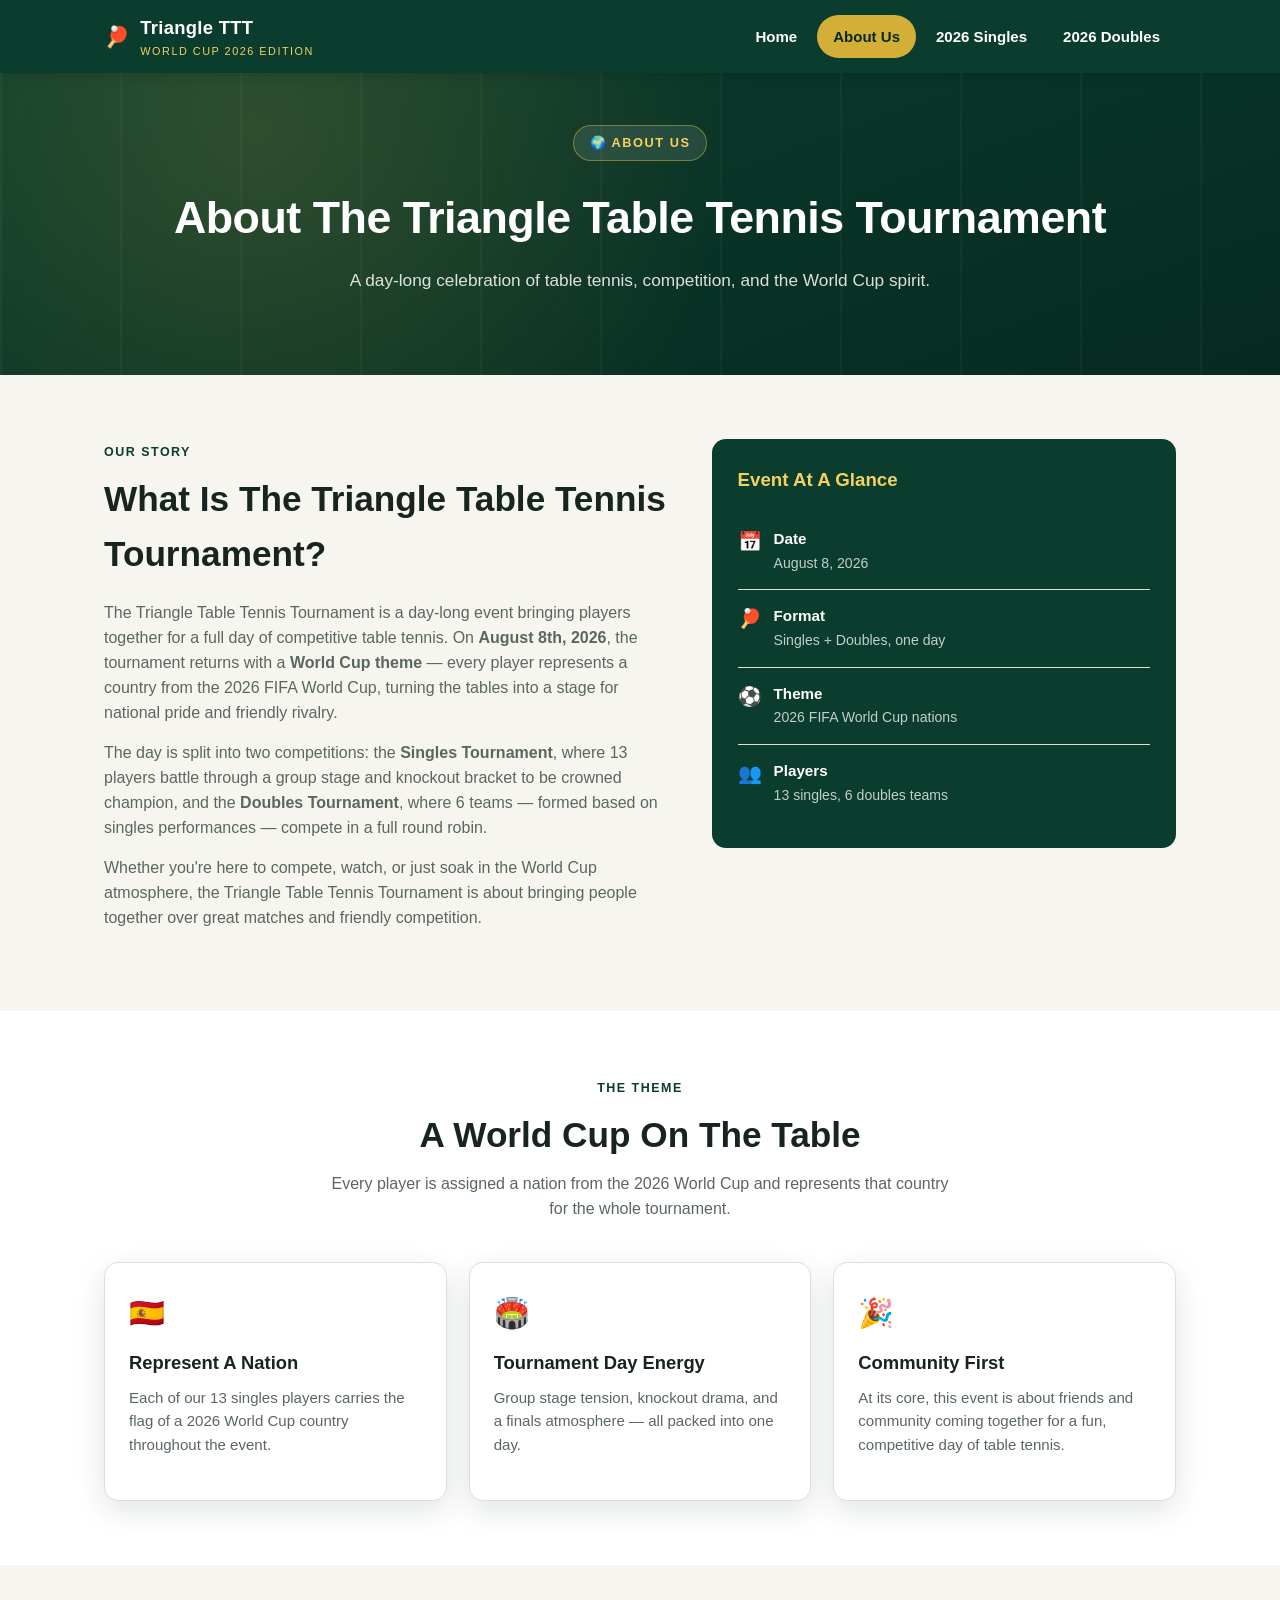
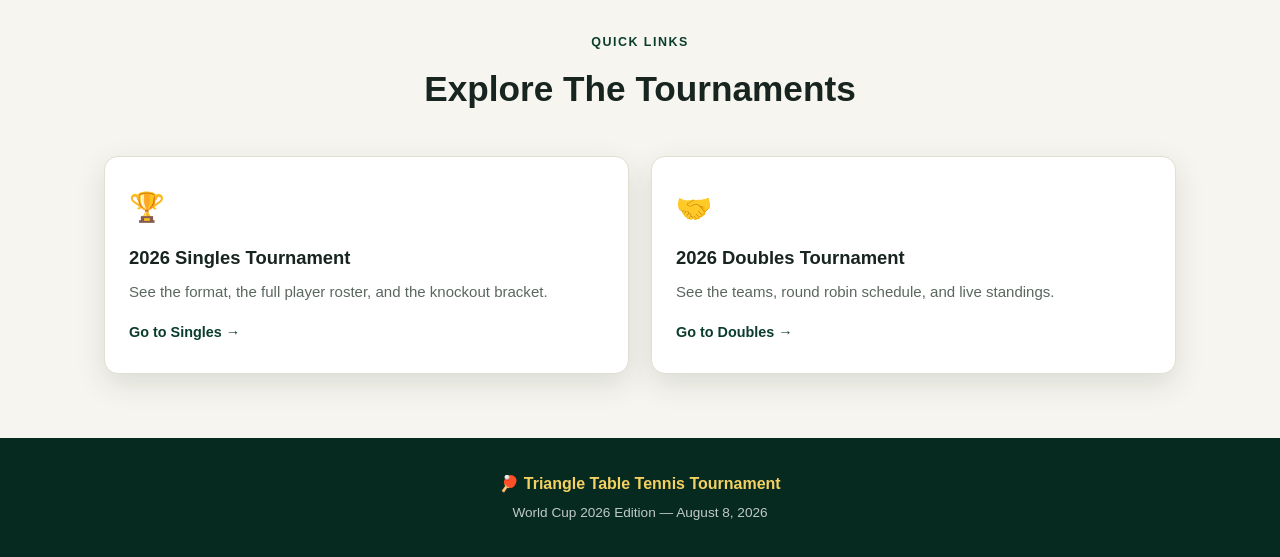
==== about.html @ 84b13c90 "Initial commit: 2026 Triangle Table Tennis Tournament site World Cup themed static site with Home, A" ====
<!DOCTYPE html>
<html lang="en">
<head>
<meta charset="UTF-8" />
<meta name="viewport" content="width=device-width, initial-scale=1.0" />
<title>About Us — Triangle Table Tennis Tournament</title>
<meta name="description" content="About the 2026 Triangle Table Tennis Tournament — a World Cup themed day of singles and doubles table tennis." />
<link rel="stylesheet" href="assets/style.css" />
</head>
<body>

<header class="site-header">
  <div class="nav-wrap">
    <div class="brand">
      <span class="ball">🏓</span>
      <div>
        Triangle TTT
        <small>World Cup 2026 Edition</small>
      </div>
    </div>
    <button class="nav-toggle" aria-label="Toggle navigation">☰</button>
    <nav class="nav-links">
      <a href="index.html">Home</a>
      <a href="about.html" class="active">About Us</a>
      <a href="singles.html">2026 Singles</a>
      <a href="doubles.html">2026 Doubles</a>
    </nav>
  </div>
</header>

<section class="hero" style="padding: 52px 24px;">
  <div class="hero-inner">
    <span class="eyebrow">🌍 About Us</span>
    <h1 style="font-size: clamp(1.8rem, 4vw, 2.8rem);">About The Triangle Table Tennis Tournament</h1>
    <p class="lead">A day-long celebration of table tennis, competition, and the World Cup spirit.</p>
  </div>
</section>

<section class="section">
  <div class="container">
    <div class="about-grid">
      <div>
        <div class="section-head" style="text-align: left; margin: 0 0 20px;">
          <span class="tag">Our Story</span>
          <h2>What Is The Triangle Table Tennis Tournament?</h2>
        </div>
        <p style="color: var(--muted); margin-bottom: 16px;">
          The Triangle Table Tennis Tournament is a day-long event bringing players together for a full
          day of competitive table tennis. On <strong>August 8th, 2026</strong>, the tournament returns with
          a <strong>World Cup theme</strong> — every player represents a country from the 2026 FIFA World Cup,
          turning the tables into a stage for national pride and friendly rivalry.
        </p>
        <p style="color: var(--muted); margin-bottom: 16px;">
          The day is split into two competitions: the <strong>Singles Tournament</strong>, where 13 players
          battle through a group stage and knockout bracket to be crowned champion, and the
          <strong>Doubles Tournament</strong>, where 6 teams — formed based on singles performances — compete
          in a full round robin.
        </p>
        <p style="color: var(--muted);">
          Whether you're here to compete, watch, or just soak in the World Cup atmosphere, the Triangle
          Table Tennis Tournament is about bringing people together over great matches and friendly competition.
        </p>
      </div>

      <div class="side-card">
        <h3>Event At A Glance</h3>
        <ul class="info-list" style="margin-top: 12px;">
          <li>
            <span class="ico">📅</span>
            <div><strong style="color: var(--white);">Date</strong><span class="detail" style="color: rgba(255,255,255,0.75);">August 8, 2026</span></div>
          </li>
          <li>
            <span class="ico">🏓</span>
            <div><strong style="color: var(--white);">Format</strong><span class="detail" style="color: rgba(255,255,255,0.75);">Singles + Doubles, one day</span></div>
          </li>
          <li>
            <span class="ico">⚽</span>
            <div><strong style="color: var(--white);">Theme</strong><span class="detail" style="color: rgba(255,255,255,0.75);">2026 FIFA World Cup nations</span></div>
          </li>
          <li>
            <span class="ico">👥</span>
            <div><strong style="color: var(--white);">Players</strong><span class="detail" style="color: rgba(255,255,255,0.75);">13 singles, 6 doubles teams</span></div>
          </li>
        </ul>
      </div>
    </div>
  </div>
</section>

<section class="section alt">
  <div class="container">
    <div class="section-head">
      <span class="tag">The Theme</span>
      <h2>A World Cup On The Table</h2>
      <p>Every player is assigned a nation from the 2026 World Cup and represents that country for the whole tournament.</p>
    </div>
    <div class="card-grid">
      <div class="card">
        <span class="icon">🇪🇸</span>
        <h3>Represent A Nation</h3>
        <p>Each of our 13 singles players carries the flag of a 2026 World Cup country throughout the event.</p>
      </div>
      <div class="card">
        <span class="icon">🏟️</span>
        <h3>Tournament Day Energy</h3>
        <p>Group stage tension, knockout drama, and a finals atmosphere — all packed into one day.</p>
      </div>
      <div class="card">
        <span class="icon">🎉</span>
        <h3>Community First</h3>
        <p>At its core, this event is about friends and community coming together for a fun, competitive day of table tennis.</p>
      </div>
    </div>
  </div>
</section>

<section class="section">
  <div class="container">
    <div class="section-head">
      <span class="tag">Quick Links</span>
      <h2>Explore The Tournaments</h2>
    </div>
    <div class="card-grid">
      <div class="card">
        <span class="icon">🏆</span>
        <h3>2026 Singles Tournament</h3>
        <p>See the format, the full player roster, and the knockout bracket.</p>
        <a href="singles.html" class="card-link">Go to Singles</a>
      </div>
      <div class="card">
        <span class="icon">🤝</span>
        <h3>2026 Doubles Tournament</h3>
        <p>See the teams, round robin schedule, and live standings.</p>
        <a href="doubles.html" class="card-link">Go to Doubles</a>
      </div>
    </div>
  </div>
</section>

<footer class="site-footer">
  <div class="foot-brand">🏓 Triangle Table Tennis Tournament</div>
  <div>World Cup 2026 Edition — August 8, 2026</div>
</footer>

<script src="assets/script.js"></script>
</body>
</html>
---- assets/style.css ----
/* ===== Triangle Table Tennis Tournament 2026 — World Cup Theme ===== */

:root {
  --pitch-green: #0b3d2e;
  --pitch-green-dark: #072a20;
  --gold: #d4af37;
  --gold-bright: #f4d160;
  --white: #ffffff;
  --off-white: #f7f5ef;
  --ink: #17241f;
  --muted: #5a675f;
  --line: #e2ded1;
  --red-card: #c0392b;
  --shadow: 0 10px 30px rgba(7, 42, 32, 0.12);
  --radius: 14px;
}

* { box-sizing: border-box; }

html { scroll-behavior: smooth; }

body {
  margin: 0;
  font-family: "Segoe UI", Roboto, Helvetica, Arial, sans-serif;
  color: var(--ink);
  background: var(--off-white);
  line-height: 1.55;
}

a { color: inherit; text-decoration: none; }

img { max-width: 100%; display: block; }

.container {
  width: 100%;
  max-width: 1120px;
  margin: 0 auto;
  padding: 0 24px;
}

/* ===== Header / Nav ===== */

.site-header {
  background: var(--pitch-green);
  color: var(--white);
  position: sticky;
  top: 0;
  z-index: 100;
  box-shadow: 0 2px 12px rgba(0,0,0,0.15);
}

.nav-wrap {
  display: flex;
  align-items: center;
  justify-content: space-between;
  padding: 14px 24px;
  max-width: 1120px;
  margin: 0 auto;
}

.brand {
  display: flex;
  align-items: center;
  gap: 10px;
  font-weight: 800;
  font-size: 1.15rem;
  letter-spacing: 0.3px;
}

.brand .ball { font-size: 1.3rem; }

.brand small {
  display: block;
  font-weight: 500;
  font-size: 0.68rem;
  letter-spacing: 1.5px;
  color: var(--gold-bright);
  text-transform: uppercase;
}

.nav-links {
  display: flex;
  gap: 4px;
  align-items: center;
}

.nav-links a {
  padding: 10px 16px;
  border-radius: 999px;
  font-weight: 600;
  font-size: 0.94rem;
  transition: background 0.15s ease, color 0.15s ease;
}

.nav-links a:hover { background: rgba(255,255,255,0.1); }

.nav-links a.active {
  background: var(--gold);
  color: var(--pitch-green-dark);
}

.nav-toggle {
  display: none;
  background: none;
  border: none;
  color: var(--white);
  font-size: 1.6rem;
  cursor: pointer;
}

@media (max-width: 760px) {
  .nav-toggle { display: block; }
  .nav-links {
    position: absolute;
    top: 100%;
    left: 0;
    right: 0;
    background: var(--pitch-green);
    flex-direction: column;
    align-items: stretch;
    padding: 8px 16px 16px;
    display: none;
  }
  .nav-links.open { display: flex; }
  .nav-links a { padding: 12px 16px; }
}

/* ===== Hero ===== */

.hero {
  background:
    radial-gradient(circle at 20% 20%, rgba(212,175,55,0.18), transparent 45%),
    linear-gradient(160deg, var(--pitch-green) 0%, var(--pitch-green-dark) 100%);
  color: var(--white);
  padding: 72px 24px 64px;
  position: relative;
  overflow: hidden;
}

.hero::after {
  content: "";
  position: absolute;
  inset: 0;
  background-image:
    repeating-linear-gradient(90deg, rgba(255,255,255,0.035) 0 2px, transparent 2px 120px);
  pointer-events: none;
}

.hero-inner {
  max-width: 1120px;
  margin: 0 auto;
  position: relative;
  z-index: 1;
  text-align: center;
}

.eyebrow {
  display: inline-flex;
  align-items: center;
  gap: 8px;
  background: rgba(255,255,255,0.1);
  border: 1px solid rgba(212,175,55,0.5);
  color: var(--gold-bright);
  font-weight: 700;
  font-size: 0.8rem;
  letter-spacing: 1.5px;
  text-transform: uppercase;
  padding: 7px 16px;
  border-radius: 999px;
  margin-bottom: 22px;
}

.hero h1 {
  font-size: clamp(2rem, 5vw, 3.4rem);
  margin: 0 0 14px;
  font-weight: 800;
  letter-spacing: -0.5px;
}

.hero p.lead {
  max-width: 640px;
  margin: 0 auto 30px;
  color: rgba(255,255,255,0.85);
  font-size: 1.08rem;
}

.hero-date {
  display: inline-flex;
  gap: 28px;
  flex-wrap: wrap;
  justify-content: center;
  background: rgba(0,0,0,0.2);
  border: 1px solid rgba(255,255,255,0.12);
  border-radius: var(--radius);
  padding: 18px 30px;
  margin-bottom: 34px;
}

.hero-date .stat { text-align: center; }

.hero-date .stat .num {
  display: block;
  font-size: 1.5rem;
  font-weight: 800;
  color: var(--gold-bright);
}

.hero-date .stat .label {
  font-size: 0.72rem;
  text-transform: uppercase;
  letter-spacing: 1px;
  color: rgba(255,255,255,0.7);
}

.hero-actions {
  display: flex;
  gap: 14px;
  justify-content: center;
  flex-wrap: wrap;
}

.btn {
  display: inline-block;
  padding: 13px 26px;
  border-radius: 999px;
  font-weight: 700;
  font-size: 0.96rem;
  transition: transform 0.15s ease, box-shadow 0.15s ease;
  border: 2px solid transparent;
}

.btn:hover { transform: translateY(-2px); }

.btn-gold {
  background: var(--gold);
  color: var(--pitch-green-dark);
  box-shadow: 0 8px 20px rgba(212,175,55,0.35);
}

.btn-outline {
  background: transparent;
  border-color: rgba(255,255,255,0.5);
  color: var(--white);
}

/* ===== Sections ===== */

.section { padding: 64px 0; }
.section.alt { background: var(--white); }

.section-head {
  text-align: center;
  max-width: 640px;
  margin: 0 auto 40px;
}

.section-head .tag {
  color: var(--pitch-green);
  font-weight: 700;
  font-size: 0.78rem;
  text-transform: uppercase;
  letter-spacing: 1.5px;
}

.section-head h2 {
  font-size: clamp(1.6rem, 3vw, 2.2rem);
  margin: 8px 0 10px;
  font-weight: 800;
}

.section-head p { color: var(--muted); margin: 0; }

/* ===== Cards grid (home quick links) ===== */

.card-grid {
  display: grid;
  grid-template-columns: repeat(auto-fit, minmax(230px, 1fr));
  gap: 22px;
}

.card {
  background: var(--white);
  border: 1px solid var(--line);
  border-radius: var(--radius);
  padding: 28px 24px;
  box-shadow: var(--shadow);
  transition: transform 0.18s ease, box-shadow 0.18s ease;
}

.card:hover { transform: translateY(-4px); }

.card .icon {
  font-size: 1.8rem;
  margin-bottom: 14px;
  display: inline-block;
}

.card h3 { margin: 0 0 8px; font-size: 1.15rem; font-weight: 800; }
.card p { margin: 0 0 16px; color: var(--muted); font-size: 0.94rem; }

.card .card-link {
  font-weight: 700;
  color: var(--pitch-green);
  font-size: 0.9rem;
}

.card .card-link::after { content: " →"; }

/* ===== Format steps ===== */

.steps {
  display: grid;
  grid-template-columns: repeat(auto-fit, minmax(200px, 1fr));
  gap: 20px;
}

.step {
  background: var(--off-white);
  border: 1px solid var(--line);
  border-radius: var(--radius);
  padding: 22px;
}

.step .step-num {
  width: 34px;
  height: 34px;
  border-radius: 50%;
  background: var(--pitch-green);
  color: var(--gold-bright);
  display: flex;
  align-items: center;
  justify-content: center;
  font-weight: 800;
  margin-bottom: 12px;
}

.step h4 { margin: 0 0 6px; font-size: 1rem; }
.step p { margin: 0; color: var(--muted); font-size: 0.92rem; }

/* ===== Roster / participant list ===== */

.roster-grid {
  display: grid;
  grid-template-columns: repeat(auto-fill, minmax(220px, 1fr));
  gap: 14px;
}

.player-chip {
  display: flex;
  align-items: center;
  gap: 12px;
  background: var(--white);
  border: 1px solid var(--line);
  border-radius: 12px;
  padding: 14px 16px;
  box-shadow: 0 4px 12px rgba(7,42,32,0.06);
}

.player-chip .flag { font-size: 1.6rem; }

.player-chip .name { font-weight: 700; font-size: 0.98rem; }
.player-chip .country { font-size: 0.82rem; color: var(--muted); }

/* ===== Groups ===== */

.group-grid {
  display: grid;
  grid-template-columns: repeat(auto-fit, minmax(240px, 1fr));
  gap: 20px;
}

.group-card {
  background: var(--white);
  border: 1px solid var(--line);
  border-radius: var(--radius);
  overflow: hidden;
  box-shadow: var(--shadow);
}

.group-card .group-head {
  background: var(--pitch-green);
  color: var(--white);
  padding: 12px 18px;
  font-weight: 800;
  display: flex;
  justify-content: space-between;
  align-items: center;
}

.group-card .group-head .count {
  font-size: 0.72rem;
  background: rgba(255,255,255,0.15);
  padding: 3px 9px;
  border-radius: 999px;
  font-weight: 700;
}

.group-card ul {
  list-style: none;
  margin: 0;
  padding: 8px;
}

.group-card li {
  padding: 12px 12px;
  border-radius: 8px;
  font-size: 0.92rem;
  color: var(--muted);
  border-bottom: 1px dashed var(--line);
  font-style: italic;
}

.group-card li:last-child { border-bottom: none; }

.pending-banner {
  display: flex;
  align-items: center;
  gap: 12px;
  background: #fff8e6;
  border: 1px solid var(--gold);
  color: #7a5c00;
  border-radius: var(--radius);
  padding: 16px 20px;
  font-weight: 600;
  font-size: 0.94rem;
  margin-bottom: 30px;
}

.pending-banner .dot {
  width: 10px;
  height: 10px;
  border-radius: 50%;
  background: var(--gold);
  flex-shrink: 0;
  box-shadow: 0 0 0 4px rgba(212,175,55,0.25);
}

/* ===== Bracket ===== */

.bracket {
  display: flex;
  gap: 18px;
  overflow-x: auto;
  padding-bottom: 12px;
}

.bracket-round {
  min-width: 224px;
  display: flex;
  flex-direction: column;
  justify-content: space-around;
  gap: 14px;
  flex: 1;
}

.bracket-round h4 {
  text-align: center;
  font-size: 0.78rem;
  text-transform: uppercase;
  letter-spacing: 1px;
  color: var(--pitch-green);
  margin: 0 0 6px;
}

.match-box {
  background: var(--white);
  border: 1px solid var(--line);
  border-radius: 10px;
  padding: 10px 12px;
  box-shadow: 0 4px 10px rgba(7,42,32,0.06);
}

.bracket-round.final-round { justify-content: center; }

.match-box.highlight {
  border-color: var(--gold);
  box-shadow: 0 0 0 2px rgba(212,175,55,0.25);
}

.third-place-note {
  text-align: center;
  font-size: 0.82rem;
  color: var(--muted);
  margin-top: 8px;
}

/* ===== Tables (doubles standings / schedule) ===== */

.table-wrap { overflow-x: auto; }

table.tt-table {
  width: 100%;
  border-collapse: collapse;
  background: var(--white);
  border-radius: var(--radius);
  overflow: hidden;
  box-shadow: var(--shadow);
  min-width: 480px;
}

table.tt-table thead {
  background: var(--pitch-green);
  color: var(--white);
}

table.tt-table th, table.tt-table td {
  padding: 12px 16px;
  text-align: left;
  font-size: 0.92rem;
}

table.tt-table tbody tr:nth-child(even) { background: var(--off-white); }
table.tt-table tbody tr:not(:last-child) { border-bottom: 1px solid var(--line); }

.team-chip { display: flex; gap: 8px; align-items: center; font-weight: 700; }

/* ===== About page specifics ===== */

.about-grid {
  display: grid;
  grid-template-columns: 1.1fr 0.9fr;
  gap: 40px;
  align-items: start;
}

@media (max-width: 800px) {
  .about-grid { grid-template-columns: 1fr; }
}

.info-list { list-style: none; margin: 0; padding: 0; }

.info-list li {
  display: flex;
  gap: 12px;
  padding: 14px 0;
  border-bottom: 1px solid var(--line);
}

.info-list li:last-child { border-bottom: none; }

.info-list .ico { font-size: 1.2rem; }
.info-list strong { display: block; font-size: 0.95rem; }
.info-list span.detail { color: var(--muted); font-size: 0.88rem; }

.side-card {
  background: var(--pitch-green);
  color: var(--white);
  border-radius: var(--radius);
  padding: 26px;
}

.side-card h3 { margin-top: 0; color: var(--gold-bright); }
.side-card p { color: rgba(255,255,255,0.85); font-size: 0.94rem; }

/* ===== Footer ===== */

.site-footer {
  background: var(--pitch-green-dark);
  color: rgba(255,255,255,0.75);
  padding: 34px 24px;
  text-align: center;
  font-size: 0.85rem;
}

.site-footer .foot-brand {
  color: var(--gold-bright);
  font-weight: 800;
  margin-bottom: 6px;
  font-size: 1rem;
}

.legend {
  display: flex;
  gap: 18px;
  flex-wrap: wrap;
  justify-content: center;
  margin-top: 10px;
  font-size: 0.82rem;
  color: var(--muted);
}

.legend span { display: inline-flex; align-items: center; gap: 6px; }

/* ===== Interactive Scoreboard ===== */

.scoreboard-toolbar {
  display: flex;
  justify-content: space-between;
  align-items: center;
  flex-wrap: wrap;
  gap: 12px;
  margin-bottom: 24px;
}

.data-note {
  font-size: 0.82rem;
  color: var(--muted);
  display: flex;
  align-items: center;
  gap: 6px;
}

.btn-small {
  display: inline-flex;
  align-items: center;
  gap: 6px;
  padding: 9px 16px;
  border-radius: 999px;
  font-weight: 700;
  font-size: 0.85rem;
  border: 1px solid var(--line);
  background: var(--white);
  color: var(--ink);
  cursor: pointer;
  transition: background 0.15s ease, border-color 0.15s ease;
}

.btn-small:hover { background: var(--off-white); }

.btn-small.danger {
  color: var(--red-card);
  border-color: rgba(192,57,43,0.35);
}

.btn-small.danger:hover { background: #fdf1ef; }

.btn-small.primary {
  background: var(--pitch-green);
  color: var(--white);
  border-color: var(--pitch-green);
}

.btn-small.primary:hover { background: var(--pitch-green-dark); }

.btn-small:disabled {
  opacity: 0.5;
  cursor: not-allowed;
}

/* Setup / draw assignment table */

.setup-panel {
  background: var(--white);
  border: 1px solid var(--line);
  border-radius: var(--radius);
  box-shadow: var(--shadow);
  padding: 24px;
  margin-bottom: 34px;
}

.setup-panel h3 {
  margin: 0 0 6px;
  font-size: 1.05rem;
}

.setup-panel .setup-sub {
  color: var(--muted);
  font-size: 0.88rem;
  margin: 0 0 18px;
}

.assign-table {
  width: 100%;
  border-collapse: collapse;
  margin-bottom: 16px;
}

.assign-table th, .assign-table td {
  padding: 9px 10px;
  text-align: left;
  font-size: 0.9rem;
  border-bottom: 1px solid var(--line);
}

.assign-table select {
  padding: 7px 10px;
  border-radius: 8px;
  border: 1px solid var(--line);
  font-size: 0.88rem;
  background: var(--off-white);
  min-width: 130px;
}

.group-counts {
  display: flex;
  gap: 10px;
  flex-wrap: wrap;
  margin-bottom: 18px;
}

.group-count-chip {
  font-size: 0.82rem;
  font-weight: 700;
  padding: 6px 12px;
  border-radius: 999px;
  background: var(--off-white);
  border: 1px solid var(--line);
  color: var(--muted);
}

.group-count-chip.ok {
  color: var(--pitch-green);
  border-color: var(--pitch-green);
  background: #eef6f1;
}

.setup-actions { display: flex; gap: 10px; flex-wrap: wrap; align-items: center; }

.setup-warning {
  font-size: 0.85rem;
  color: var(--red-card);
  margin: 0;
}

.locked-banner {
  display: flex;
  justify-content: space-between;
  align-items: center;
  flex-wrap: wrap;
  gap: 12px;
  background: #eef6f1;
  border: 1px solid var(--pitch-green);
  color: var(--pitch-green-dark);
  border-radius: var(--radius);
  padding: 16px 20px;
  margin-bottom: 30px;
  font-weight: 600;
  font-size: 0.94rem;
}

/* Standings table inside group cards */

table.standings-mini {
  width: 100%;
  border-collapse: collapse;
  font-size: 0.84rem;
}

table.standings-mini th, table.standings-mini td {
  padding: 8px 8px;
  text-align: center;
}

table.standings-mini th:first-child, table.standings-mini td:first-child {
  text-align: left;
}

table.standings-mini thead th {
  font-size: 0.7rem;
  text-transform: uppercase;
  letter-spacing: 0.5px;
  color: var(--muted);
  border-bottom: 2px solid var(--line);
}

table.standings-mini tbody tr {
  border-bottom: 1px dashed var(--line);
}

table.standings-mini tbody tr.advancing {
  background: #fff8e6;
}

table.standings-mini tbody tr.advancing td:first-child {
  font-weight: 800;
}

.rank-badge {
  display: inline-block;
  width: 18px;
  height: 18px;
  line-height: 18px;
  border-radius: 50%;
  background: var(--pitch-green);
  color: var(--white);
  font-size: 0.68rem;
  font-weight: 800;
  text-align: center;
  margin-right: 6px;
}

/* Match score entry rows */

.match-list {
  margin: 12px 0 0;
  padding: 12px;
  border-top: 1px solid var(--line);
}

.match-list .set-editor:not(:last-child) {
  border-bottom: 1px dashed var(--line);
  padding-bottom: 12px;
  margin-bottom: 12px;
}

.group-provisional {
  font-size: 0.7rem;
  font-weight: 700;
  color: #7a5c00;
  background: #fff8e6;
  border-radius: 999px;
  padding: 2px 9px;
  margin-left: 8px;
  text-transform: none;
  letter-spacing: 0;
}

/* Best-of-3 game score entry widget (groups, bracket, doubles schedule) */

.set-editor { min-width: 178px; }

table.game-table {
  border-collapse: collapse;
  width: 100%;
  margin-bottom: 6px;
}

table.game-table thead th {
  font-size: 0.62rem;
  text-transform: uppercase;
  letter-spacing: 0.4px;
  color: var(--muted);
  font-weight: 700;
  padding-bottom: 3px;
  text-align: center;
}

table.game-table thead th:first-child { text-align: left; }

table.game-table .gt-name {
  font-size: 0.82rem;
  color: var(--ink);
  padding: 3px 6px 3px 0;
  max-width: 110px;
  overflow: hidden;
  text-overflow: ellipsis;
  white-space: nowrap;
}

table.game-table .gt-name.winner { font-weight: 800; color: var(--pitch-green); }

table.game-table td { text-align: center; padding: 2px; }

table.game-table input {
  width: 34px;
  text-align: center;
  padding: 5px 2px;
  border-radius: 6px;
  border: 1px solid var(--line);
  font-size: 0.82rem;
  font-weight: 700;
}

table.game-table input:focus {
  outline: none;
  border-color: var(--pitch-green);
}

table.game-table input:disabled {
  background: var(--off-white);
  color: var(--line);
  cursor: not-allowed;
}

.set-result {
  font-size: 0.76rem;
  color: var(--muted);
  font-weight: 600;
}

.set-result.warn { color: var(--red-card); }

.champion-banner {
  text-align: center;
  background: linear-gradient(135deg, var(--gold), var(--gold-bright));
  color: var(--pitch-green-dark);
  border-radius: var(--radius);
  padding: 22px;
  font-weight: 800;
  font-size: 1.1rem;
  margin-bottom: 30px;
  box-shadow: var(--shadow);
}

.champion-banner .sub {
  display: block;
  font-weight: 600;
  font-size: 0.82rem;
  margin-top: 4px;
  color: rgba(7,42,32,0.7);
}

/* Team name edit inputs (doubles) */

.team-name-input {
  border: none;
  background: transparent;
  font-weight: 700;
  font-size: 0.98rem;
  width: 100%;
  padding: 2px 0;
  border-bottom: 1px dashed transparent;
}

.team-name-input:focus {
  outline: none;
  border-bottom-color: var(--pitch-green);
}

table.tt-table td .set-editor { margin: 0 auto; }
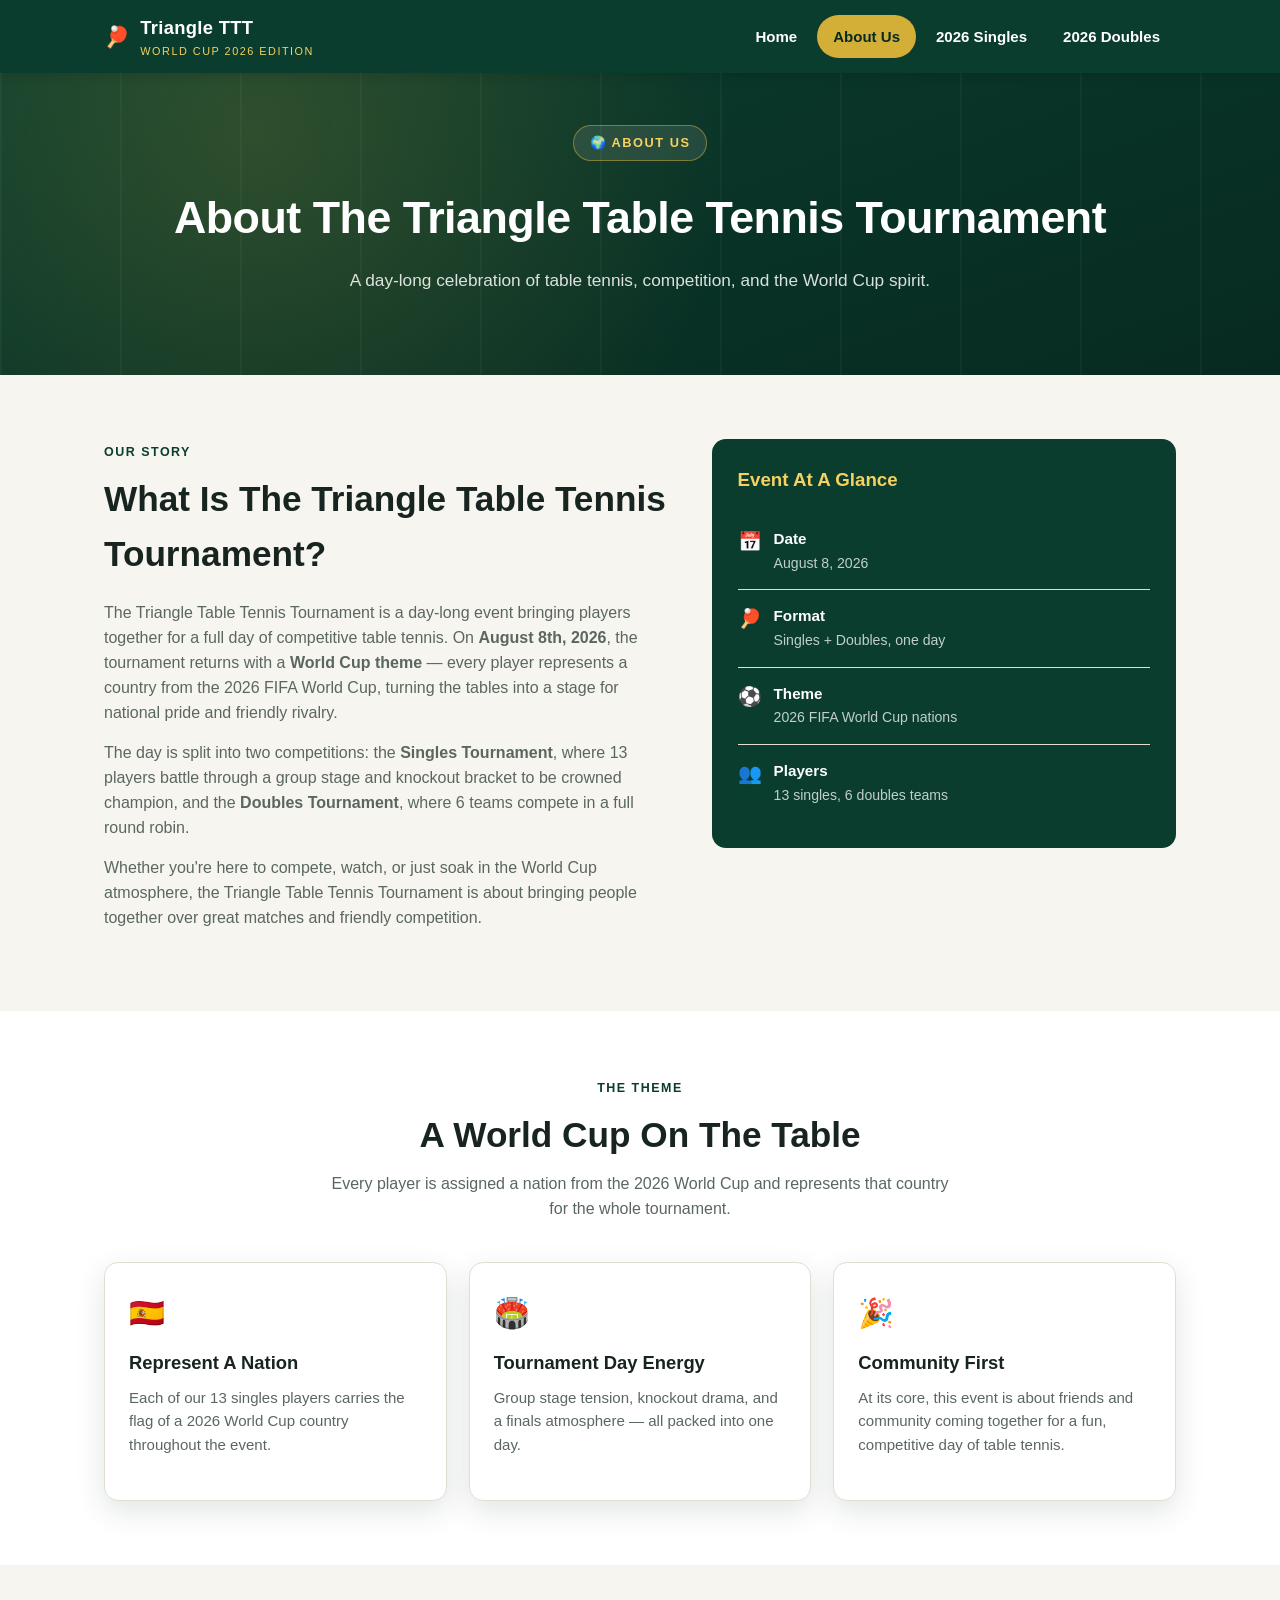
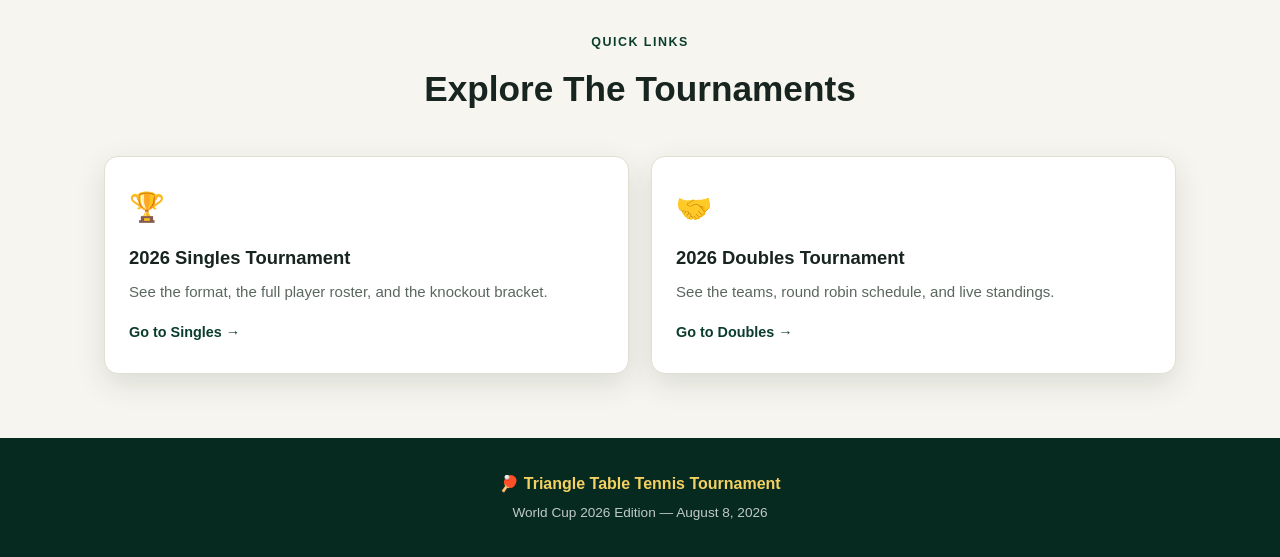
==== commit da5f524e: "Remove doubles team formation details from copy Site no longer states that doubles teams are formed " ====
--- a/about.html
+++ b/about.html
@@ -53,8 +53,7 @@
         <p style="color: var(--muted); margin-bottom: 16px;">
           The day is split into two competitions: the <strong>Singles Tournament</strong>, where 13 players
           battle through a group stage and knockout bracket to be crowned champion, and the
-          <strong>Doubles Tournament</strong>, where 6 teams — formed based on singles performances — compete
-          in a full round robin.
+          <strong>Doubles Tournament</strong>, where 6 teams compete in a full round robin.
         </p>
         <p style="color: var(--muted);">
           Whether you're here to compete, watch, or just soak in the World Cup atmosphere, the Triangle
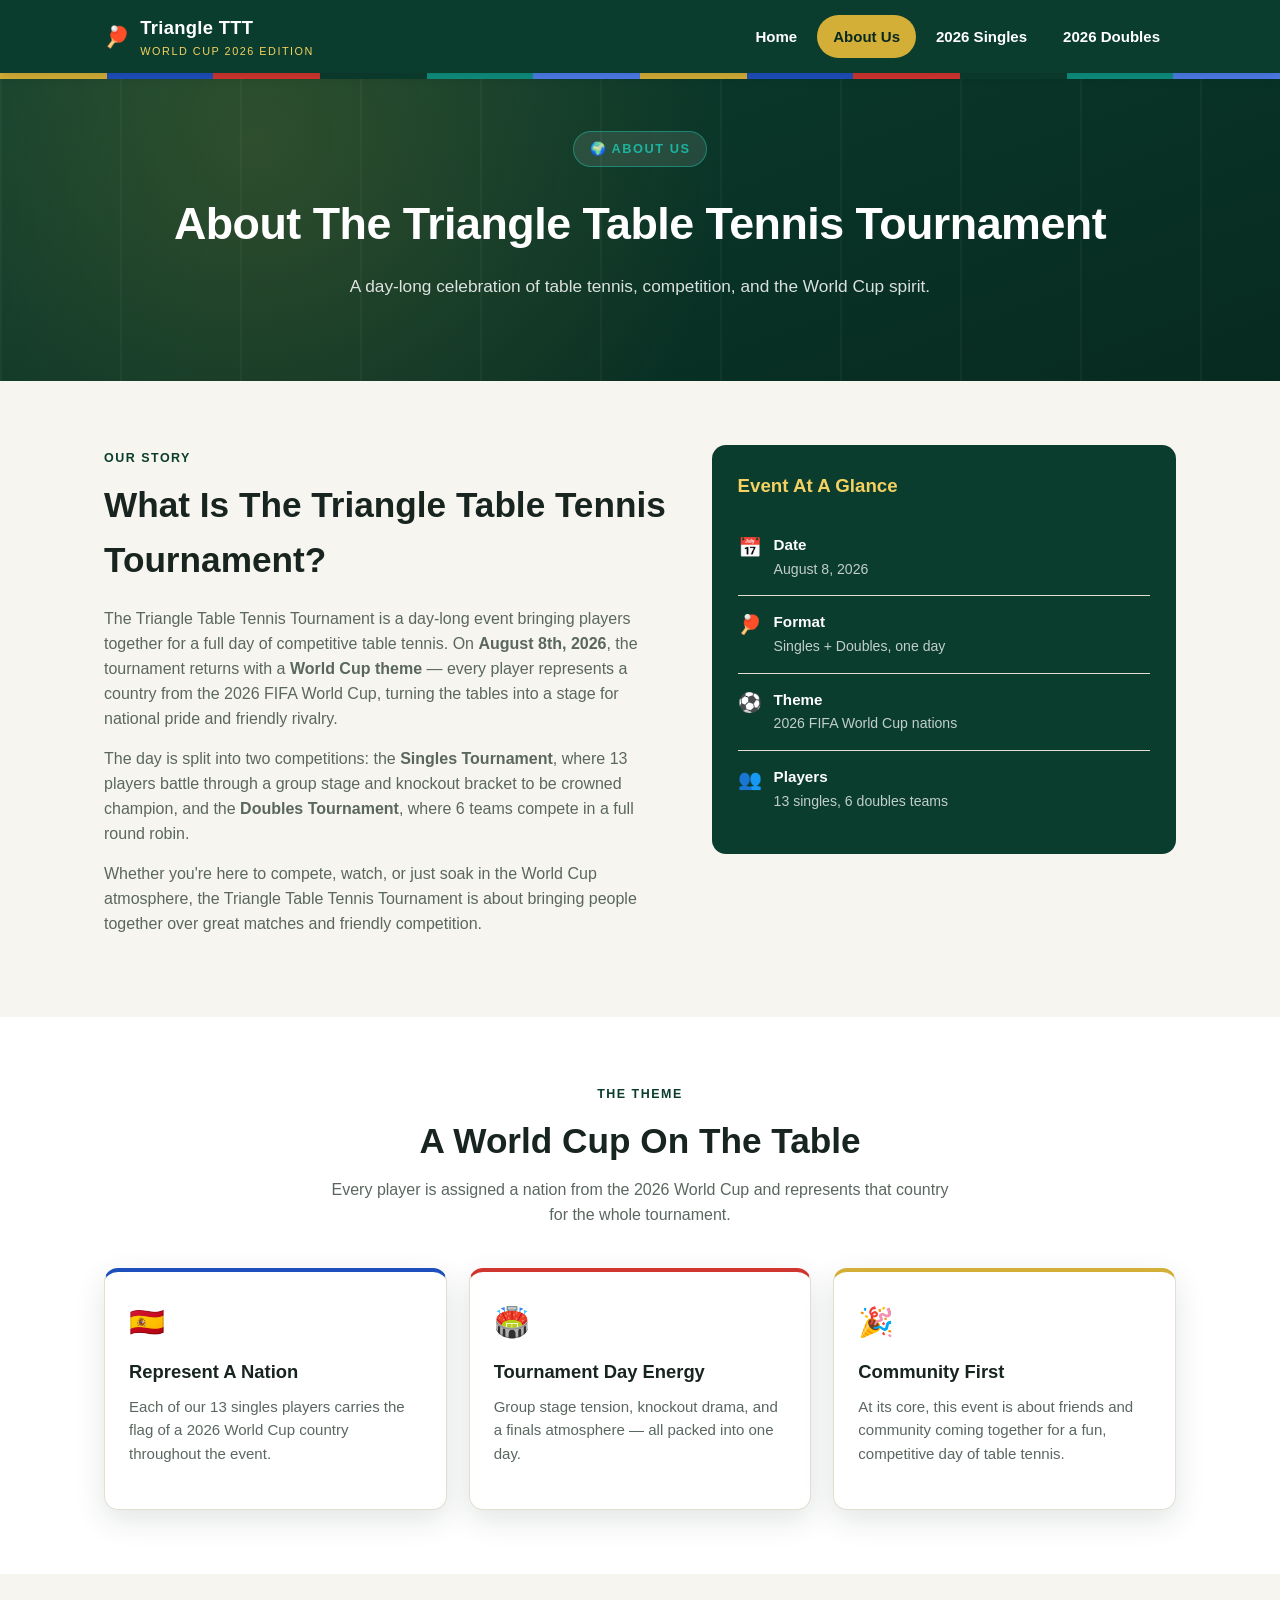
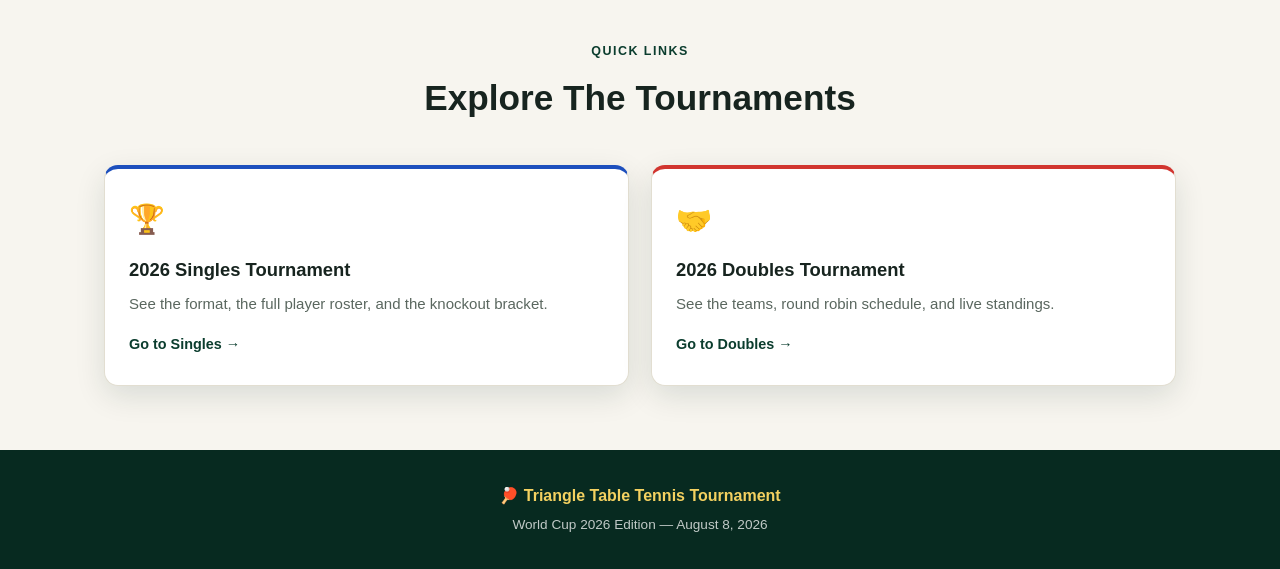
==== commit 41297154: "Add World Cup themed accent colors throughout the site Bunting-style ribbon under the header, per-gr" ====
--- a/about.html
+++ b/about.html
@@ -27,10 +27,11 @@
     </nav>
   </div>
 </header>
+<div class="flag-ribbon"><span></span><span></span><span></span><span></span><span></span><span></span><span></span><span></span><span></span><span></span><span></span><span></span></div>
 
 <section class="hero" style="padding: 52px 24px;">
   <div class="hero-inner">
-    <span class="eyebrow">🌍 About Us</span>
+    <span class="eyebrow eyebrow-teal">🌍 About Us</span>
     <h1 style="font-size: clamp(1.8rem, 4vw, 2.8rem);">About The Triangle Table Tennis Tournament</h1>
     <p class="lead">A day-long celebration of table tennis, competition, and the World Cup spirit.</p>
   </div>
--- a/assets/style.css
+++ b/assets/style.css
@@ -13,6 +13,14 @@
   --red-card: #c0392b;
   --shadow: 0 10px 30px rgba(7, 42, 32, 0.12);
   --radius: 14px;
+
+  /* World Cup accent colors — used sparingly for group badges, card accents, and page eyebrows */
+  --accent-blue: #1d4fbd;
+  --accent-blue-bright: #4d7ce8;
+  --accent-red: #d1352f;
+  --accent-red-bright: #ea5c56;
+  --accent-teal: #0e8f7e;
+  --accent-teal-bright: #1cb39f;
 }
 
 * { box-sizing: border-box; }
@@ -125,6 +133,22 @@
   .nav-links a { padding: 12px 16px; }
 }
 
+/* ===== Flag ribbon (decorative bunting stripe) ===== */
+
+.flag-ribbon {
+  display: flex;
+  height: 6px;
+}
+
+.flag-ribbon span { flex: 1; }
+
+.flag-ribbon span:nth-child(6n+1) { background: var(--gold); }
+.flag-ribbon span:nth-child(6n+2) { background: var(--accent-blue); }
+.flag-ribbon span:nth-child(6n+3) { background: var(--accent-red); }
+.flag-ribbon span:nth-child(6n+4) { background: var(--pitch-green); }
+.flag-ribbon span:nth-child(6n+5) { background: var(--accent-teal); }
+.flag-ribbon span:nth-child(6n+6) { background: var(--accent-blue-bright); }
+
 /* ===== Hero ===== */
 
 .hero {
@@ -169,6 +193,10 @@
   border-radius: 999px;
   margin-bottom: 22px;
 }
+
+.eyebrow-blue { border-color: rgba(77,124,232,0.55); color: var(--accent-blue-bright); }
+.eyebrow-red { border-color: rgba(234,92,86,0.55); color: var(--accent-red-bright); }
+.eyebrow-teal { border-color: rgba(28,179,159,0.55); color: var(--accent-teal-bright); }
 
 .hero h1 {
   font-size: clamp(2rem, 5vw, 3.4rem);
@@ -281,6 +309,7 @@
 .card {
   background: var(--white);
   border: 1px solid var(--line);
+  border-top: 4px solid var(--pitch-green);
   border-radius: var(--radius);
   padding: 28px 24px;
   box-shadow: var(--shadow);
@@ -288,6 +317,10 @@
 }
 
 .card:hover { transform: translateY(-4px); }
+
+.card-grid .card:nth-child(3n+1) { border-top-color: var(--accent-blue); }
+.card-grid .card:nth-child(3n+2) { border-top-color: var(--accent-red); }
+.card-grid .card:nth-child(3n+3) { border-top-color: var(--gold); }
 
 .card .icon {
   font-size: 1.8rem;
@@ -334,6 +367,11 @@
   margin-bottom: 12px;
 }
 
+.steps .step:nth-child(4n+1) .step-num { background: var(--accent-blue); color: var(--white); }
+.steps .step:nth-child(4n+2) .step-num { background: var(--accent-red); color: var(--white); }
+.steps .step:nth-child(4n+3) .step-num { background: var(--gold); color: var(--pitch-green-dark); }
+.steps .step:nth-child(4n+4) .step-num { background: var(--accent-teal); color: var(--white); }
+
 .step h4 { margin: 0 0 6px; font-size: 1rem; }
 .step p { margin: 0; color: var(--muted); font-size: 0.92rem; }
 
@@ -386,6 +424,11 @@
   justify-content: space-between;
   align-items: center;
 }
+
+.group-card .group-head.group-head-a { background: var(--accent-blue); }
+.group-card .group-head.group-head-b { background: var(--accent-red); }
+.group-card .group-head.group-head-c { background: var(--gold); color: var(--pitch-green-dark); }
+.group-card .group-head.group-head-d { background: var(--accent-teal); }
 
 .group-card .group-head .count {
   font-size: 0.72rem;
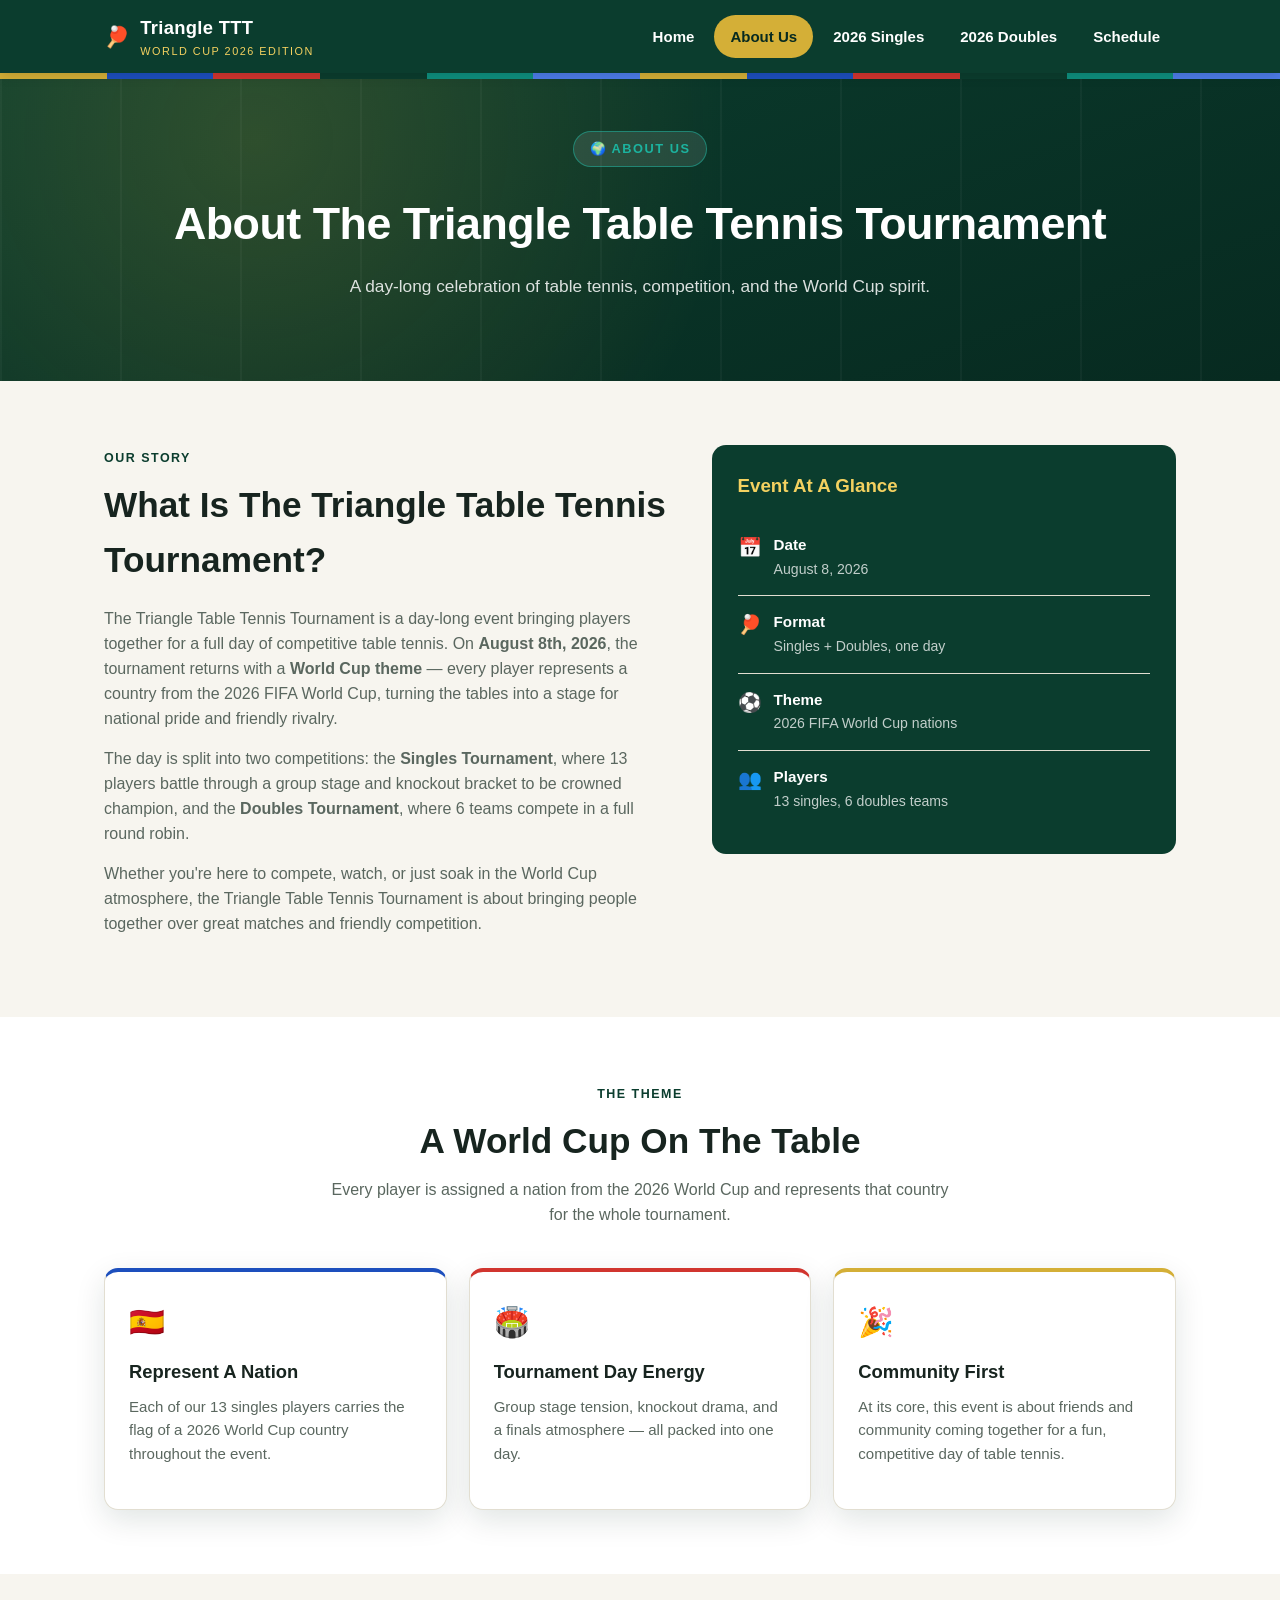
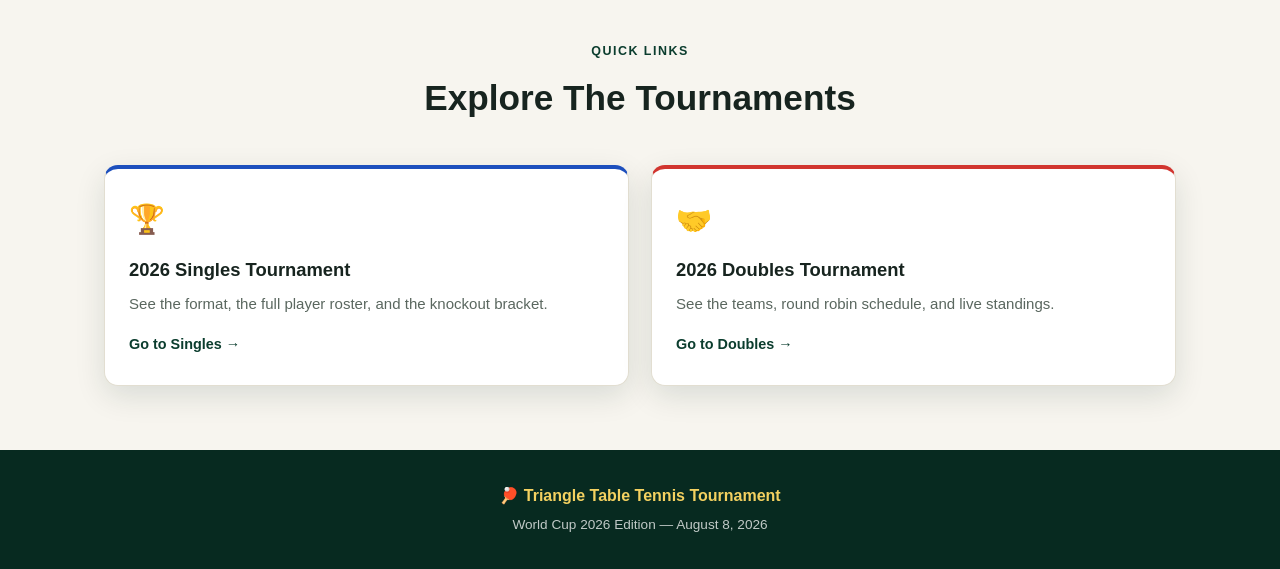
==== commit 1c45c965: "Add group stage match schedule page New Schedule page listing all 15 singles group stage matches in " ====
--- a/about.html
+++ b/about.html
@@ -5,7 +5,7 @@
 <meta name="viewport" content="width=device-width, initial-scale=1.0" />
 <title>About Us — Triangle Table Tennis Tournament</title>
 <meta name="description" content="About the 2026 Triangle Table Tennis Tournament — a World Cup themed day of singles and doubles table tennis." />
-<link rel="stylesheet" href="assets/style.css" />
+<link rel="stylesheet" href="assets/style.css?v=20260807a" />
 </head>
 <body>
 
@@ -24,6 +24,7 @@
       <a href="about.html" class="active">About Us</a>
       <a href="singles.html">2026 Singles</a>
       <a href="doubles.html">2026 Doubles</a>
+      <a href="schedule.html">Schedule</a>
     </nav>
   </div>
 </header>
@@ -142,6 +143,6 @@
   <div>World Cup 2026 Edition — August 8, 2026</div>
 </footer>
 
-<script src="assets/script.js"></script>
+<script src="assets/script.js?v=20260807a"></script>
 </body>
 </html>
--- a/assets/style.css
+++ b/assets/style.css
@@ -667,108 +667,9 @@
 
 .btn-small.danger:hover { background: #fdf1ef; }
 
-.btn-small.primary {
-  background: var(--pitch-green);
-  color: var(--white);
-  border-color: var(--pitch-green);
-}
-
-.btn-small.primary:hover { background: var(--pitch-green-dark); }
-
 .btn-small:disabled {
   opacity: 0.5;
   cursor: not-allowed;
-}
-
-/* Setup / draw assignment table */
-
-.setup-panel {
-  background: var(--white);
-  border: 1px solid var(--line);
-  border-radius: var(--radius);
-  box-shadow: var(--shadow);
-  padding: 24px;
-  margin-bottom: 34px;
-}
-
-.setup-panel h3 {
-  margin: 0 0 6px;
-  font-size: 1.05rem;
-}
-
-.setup-panel .setup-sub {
-  color: var(--muted);
-  font-size: 0.88rem;
-  margin: 0 0 18px;
-}
-
-.assign-table {
-  width: 100%;
-  border-collapse: collapse;
-  margin-bottom: 16px;
-}
-
-.assign-table th, .assign-table td {
-  padding: 9px 10px;
-  text-align: left;
-  font-size: 0.9rem;
-  border-bottom: 1px solid var(--line);
-}
-
-.assign-table select {
-  padding: 7px 10px;
-  border-radius: 8px;
-  border: 1px solid var(--line);
-  font-size: 0.88rem;
-  background: var(--off-white);
-  min-width: 130px;
-}
-
-.group-counts {
-  display: flex;
-  gap: 10px;
-  flex-wrap: wrap;
-  margin-bottom: 18px;
-}
-
-.group-count-chip {
-  font-size: 0.82rem;
-  font-weight: 700;
-  padding: 6px 12px;
-  border-radius: 999px;
-  background: var(--off-white);
-  border: 1px solid var(--line);
-  color: var(--muted);
-}
-
-.group-count-chip.ok {
-  color: var(--pitch-green);
-  border-color: var(--pitch-green);
-  background: #eef6f1;
-}
-
-.setup-actions { display: flex; gap: 10px; flex-wrap: wrap; align-items: center; }
-
-.setup-warning {
-  font-size: 0.85rem;
-  color: var(--red-card);
-  margin: 0;
-}
-
-.locked-banner {
-  display: flex;
-  justify-content: space-between;
-  align-items: center;
-  flex-wrap: wrap;
-  gap: 12px;
-  background: #eef6f1;
-  border: 1px solid var(--pitch-green);
-  color: var(--pitch-green-dark);
-  border-radius: var(--radius);
-  padding: 16px 20px;
-  margin-bottom: 30px;
-  font-weight: 600;
-  font-size: 0.94rem;
 }
 
 /* Standings table inside group cards */
@@ -952,3 +853,107 @@
 
 table.tt-table td .set-editor { margin: 0 auto; }
 
+/* ===== Match schedule page ===== */
+
+.sched-legend {
+  display: flex;
+  flex-wrap: wrap;
+  align-items: center;
+  gap: 8px 14px;
+  font-size: 0.86rem;
+  color: var(--muted);
+  margin-bottom: 22px;
+}
+
+.sched-group {
+  display: inline-flex;
+  align-items: center;
+  justify-content: center;
+  width: 24px;
+  height: 24px;
+  border-radius: 50%;
+  font-size: 0.74rem;
+  font-weight: 800;
+  color: var(--white);
+  background: var(--pitch-green);
+  flex-shrink: 0;
+}
+
+.sched-group.group-a { background: var(--accent-blue); }
+.sched-group.group-b { background: var(--accent-red); }
+.sched-group.group-c { background: var(--gold); color: var(--pitch-green-dark); }
+.sched-group.group-d { background: var(--accent-teal); }
+
+table.sched-table { min-width: 560px; }
+
+table.sched-table td { vertical-align: middle; }
+
+.sched-num {
+  font-weight: 800;
+  color: var(--muted);
+  width: 42px;
+}
+
+.sched-match {
+  display: flex;
+  align-items: center;
+  gap: 8px;
+  flex-wrap: wrap;
+}
+
+.sched-player { font-weight: 700; }
+
+.sched-v {
+  color: var(--muted);
+  font-size: 0.8rem;
+  font-style: italic;
+}
+
+.sched-result { white-space: nowrap; }
+
+.sched-status {
+  display: inline-block;
+  font-size: 0.82rem;
+  font-weight: 700;
+  padding: 4px 10px;
+  border-radius: 999px;
+}
+
+.sched-status.pending {
+  color: var(--muted);
+  background: var(--off-white);
+  border: 1px solid var(--line);
+}
+
+.sched-status.live {
+  color: #7a5c00;
+  background: #fff8e6;
+  border: 1px solid var(--gold);
+}
+
+.sched-status.done {
+  color: var(--pitch-green);
+  background: #eef6f1;
+  border: 1px solid var(--pitch-green);
+}
+
+.sched-games {
+  display: block;
+  font-size: 0.74rem;
+  color: var(--muted);
+  margin-top: 4px;
+}
+
+.sched-footnote {
+  margin-top: 20px;
+  font-size: 0.88rem;
+  color: var(--muted);
+  text-align: center;
+}
+
+.sched-footnote a {
+  color: var(--pitch-green);
+  font-weight: 700;
+  text-decoration: underline;
+}
+
